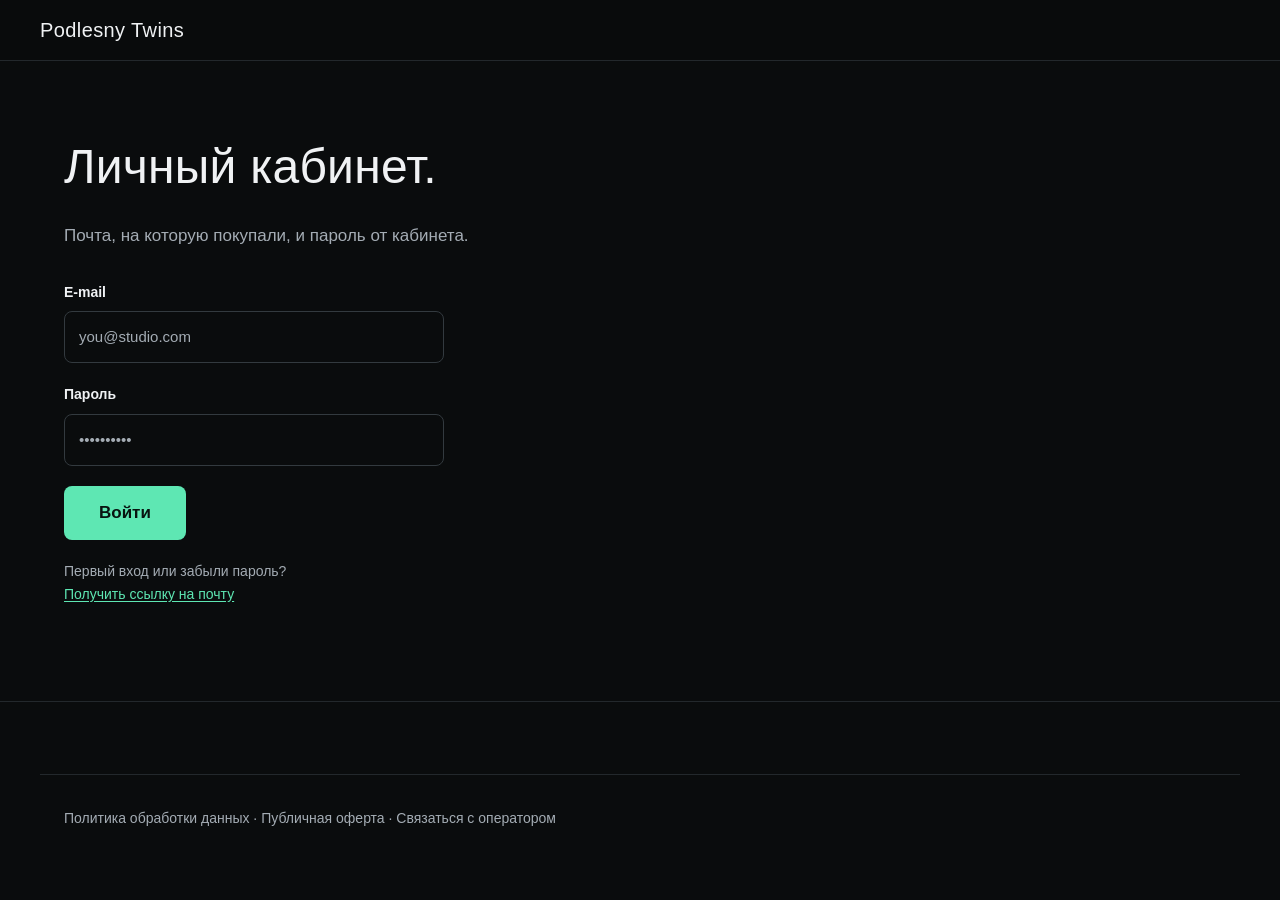
==== account/index.html @ 3b094c69 "feat(account): настройки писем о версиях и подарки в админке" ====
<!DOCTYPE html>
<html lang="ru">
<head>
  <meta charset="UTF-8">
  <meta name="viewport" content="width=device-width, initial-scale=1, viewport-fit=cover">
  <title>Личный кабинет — Podlesny Twins</title>
  <meta name="robots" content="noindex">
  <link rel="icon" href="/ricochet/assets/favicon.svg" type="image/svg+xml">
  <link rel="stylesheet" href="/ricochet/styles.css">
  <link rel="stylesheet" href="/styles.css">
</head>
<body>

  <header class="site-header">
    <div class="container header-inner">
      <a href="/" class="logo">Podlesny&nbsp;Twins</a>
      <button class="btn btn-secondary btn-small account-logout" type="button" hidden>Выйти</button>
    </div>
  </header>

  <main class="account">
    <div class="container">

      <!-- 1. вход по паролю -->
      <section class="account-pane" id="pane-login">
        <h1>Личный кабинет.</h1>
        <p>Почта, на которую покупали, и пароль от кабинета.</p>
        <form id="login-form" novalidate>
          <label class="field">
            <span class="field-label">E-mail</span>
            <input type="email" name="email" autocomplete="email" required inputmode="email" placeholder="you@studio.com">
          </label>
          <label class="field">
            <span class="field-label">Пароль</span>
            <input type="password" name="password" autocomplete="current-password" required placeholder="••••••••••">
          </label>
          <p class="checkout-error" role="alert" hidden></p>
          <button class="btn btn-primary btn-large" type="submit">Войти</button>
          <p class="account-alt">
            Первый вход или забыли пароль?
            <button type="button" class="linklike" id="want-link">Получить ссылку на почту</button>
          </p>
        </form>
      </section>

      <!-- 1б. вход по ссылке -->
      <section class="account-pane" id="pane-maglink" hidden>
        <h1>Вход по ссылке.</h1>
        <p>Пришлём одноразовую ссылку на почту, которой вы оплачивали. По ней войдёте и сможете задать пароль.</p>
        <form id="maglink-form" novalidate>
          <label class="field">
            <span class="field-label">E-mail</span>
            <input type="email" name="email" autocomplete="email" required inputmode="email" placeholder="you@studio.com">
          </label>
          <p class="checkout-error" role="alert" hidden></p>
          <button class="btn btn-primary btn-large" type="submit">Прислать ссылку</button>
          <p class="account-alt">
            <button type="button" class="linklike" id="want-password">← Войти по паролю</button>
          </p>
        </form>
      </section>

      <!-- 2. письмо отправлено -->
      <section class="account-pane" id="pane-sent" hidden>
        <h1>Проверьте почту.</h1>
        <p>Если на этот адрес есть покупка — письмо со ссылкой уже там. Ссылка одноразовая и живёт 15 минут.</p>
        <p class="muted-note">Письма нет? Посмотрите в «Спам». Если покупали на другой адрес — попробуйте его. Не вышло — напишите на <a href="mailto:plugins@podlesnytwins.com">plugins@podlesnytwins.com</a>.</p>
      </section>

      <!-- 3. кабинет -->
      <section class="account-pane" id="pane-account" hidden>
        <h1>Ваши лицензии.</h1>
        <p class="account-email"></p>
        <div id="purchases"></div>

        <section class="account-updates" id="updates">
          <h2>Письма о новых версиях.</h2>
          <p>Когда выйдет новая версия ваших плагинов, пришлём письмо с изменениями и ссылками. Отписаться можно здесь же или по ссылке в письме.</p>
          <label class="check">
            <input type="checkbox" id="marketing-toggle">
            <span>Присылать письма о новых версиях</span>
          </label>
          <p class="checkout-error" role="alert" hidden></p>
        </section>

        <section class="account-password">
          <h2 id="password-title">Пароль.</h2>
          <p id="password-lead">Задайте пароль, чтобы входить без письма.</p>
          <form id="password-form" novalidate>
            <label class="field">
              <span class="field-label">Новый пароль</span>
              <input type="password" name="password" autocomplete="new-password" required placeholder="не короче 10 символов">
              <span class="field-hint">Длина важнее спецсимволов: три несвязанных слова надёжнее, чем «Pa$$w0rd».</span>
            </label>
            <p class="checkout-error" role="alert" hidden></p>
            <p class="account-ok" hidden></p>
            <button class="btn btn-secondary" type="submit">Сохранить пароль</button>
          </form>
        </section>

        <section class="account-data">
          <h2>Ваши данные.</h2>
          <p>Мы храним почту, имя из лицензии, сведения о заказе, идентификаторы устройств и данные для входа в кабинет.</p>
          <div class="status-actions">
            <button class="btn btn-secondary" type="button" id="export-btn">Скачать мои данные</button>
            <button class="btn btn-secondary btn-danger" type="button" id="erase-btn">Удалить аккаунт</button>
          </div>
          <p class="account-erase-note" hidden></p>
        </section>
      </section>

      <!-- 4. ошибка входа по ссылке -->
      <section class="account-pane" id="pane-expired" hidden>
        <h1>Ссылка не сработала.</h1>
        <p>Ссылка одноразовая — срок её действия истёк или она уже была использована.</p>
        <div class="status-actions">
          <button class="btn btn-primary" type="button" id="retry-btn">Запросить новую</button>
        </div>
      </section>

    </div>
  </main>

  <footer class="site-footer"><div class="container copyright"><p><a href="/legal/privacy/">Политика обработки данных</a> · <a href="/legal/offer/">Публичная оферта</a> · <a href="mailto:plugins@podlesnytwins.com">Связаться с оператором</a></p></div></footer>

  <script src="account.js"></script>
</body>
</html>
---- ricochet/styles.css ----
@font-face {
  font-family: 'SaarSP';
  src: url('assets/fonts/SaarSP.woff') format('woff');
  font-weight: 400;
  font-style: normal;
  font-display: swap;
}

@font-face {
  font-family: 'LiteralBold';
  src: url('assets/fonts/LiteralBold.woff') format('woff');
  font-weight: 700;
  font-style: normal;
  font-display: swap;
}

/* Golos Text — Paratype, Александра Королькова и Виталий Кузьмин, SIL OFL 1.1.
   Копия лицензии лежит рядом со шрифтом.

   Зачем он тут. В --font-body был прописан Work Sans, но он НЕ грузился ни
   одним @font-face и кириллицы в нём нет вообще. То есть весь мелкий русский
   текст сайта рисовался системным шрифтом посетителя: SF Pro на маке, Segoe UI
   на винде. Два разных сайта, ни один не выбран.
   Golos сделан Паратайпом под экранное чтение по-русски: высокий рост строчных,
   свободная межбуквенная, простые формы. Ровно то, что нужно подписи в 13-14 px
   на почти чёрном фоне.
   Один вариативный файл на подмножество, вес 400-900 — отдельные начертания
   не грузим. Всего ~79 КБ на три подмножества.
   latin-ext здесь не роскошь: в нём живёт ₽ (U+20BD), а рубль на этом сайте
   в каждом втором блоке. Без него знак валюты падал бы в системный шрифт
   посреди строки. */
@font-face {
  font-family: 'Golos Text';
  src: url('assets/fonts/GolosText-cyrillic.woff2') format('woff2');
  font-weight: 400 900;
  font-style: normal;
  font-display: swap;
  unicode-range: U+0301, U+0400-045F, U+0490-0491, U+04B0-04B1, U+2116;
}
@font-face {
  font-family: 'Golos Text';
  src: url('assets/fonts/GolosText-latin.woff2') format('woff2');
  font-weight: 400 900;
  font-style: normal;
  font-display: swap;
  unicode-range: U+0000-00FF, U+0131, U+0152-0153, U+02BB-02BC, U+02C6, U+02DA, U+02DC, U+0304, U+0308, U+0329, U+2000-206F, U+20AC, U+2122, U+2191, U+2193, U+2212, U+2215, U+FEFF, U+FFFD;
}
@font-face {
  font-family: 'Golos Text';
  src: url('assets/fonts/GolosText-latin-ext.woff2') format('woff2');
  font-weight: 400 900;
  font-style: normal;
  font-display: swap;
  unicode-range: U+0100-02BA, U+02BD-02C5, U+02C7-02CC, U+02CE-02D7, U+02DD-02FF, U+0304, U+0308, U+0329, U+1D00-1DBF, U+1E00-1E9F, U+1EF2-1EFF, U+2020, U+20A0-20AB, U+20AD-20C0, U+2113, U+2C60-2C7F, U+A720-A7FF;
}

/* Reset & base */
*, *::before, *::after {
  box-sizing: border-box;
}

:root {
  --bg: #0a0c0d;
  --surface: #131619;
  --surface-2: #1a1f22;
  --border: #23282c;
  --border-strong: #333a3f;
  --text: #f0f2f4;
  /* Подзаголовок героя — не body и не заголовок. Без своего токена он брался
     из --muted и садился в один тон со сноской под кнопками: три роли одним
     серым. */
  --lead: #d3d8dd;
  /* было #8a9199 — 6:1, проходит AA и всё равно читается вяло: на лендинге
     основной текст не должен выглядеть отключённым. #a4acb4 даёт 8.4:1. */
  --muted: #a4acb4;
  /* Мета и юридический мелкий шрифт: ступень ниже --muted, чтобы спецификация
     не спорила с текстом. Контраст на --bg = 4.6:1, порог AA держится. */
  --meta: #767d85;
  --accent: #5ee7b3;
  --accent-dim: #3d9e7a;
  --accent-glow: rgba(94, 231, 179, 0.15);
  --danger: #ff8080;
  --max-width: 1200px;
  --font-display: 'SaarSP', 'LiteralBold', Arial, sans-serif;
  --font-body: 'Golos Text', -apple-system, BlinkMacSystemFont, 'Segoe UI', 'Helvetica Neue', Arial, sans-serif;
  --ease-out: cubic-bezier(0.16, 1, 0.3, 1);

  --z-sticky: 100;
  --z-buybar: 200;
}

/* Корень намеренно остаётся браузерным (16 px). Через него легко поднять
   весь сайт одной строкой — но тогда вместе с текстом едут заголовки (у них
   clamp с rem-границами), кнопки с паддингами в px и вся раскладка.
   Крупный текст здесь уже настроен, чинить надо было только мелкий, поэтому
   размеры подняты точечно по ролям ниже, а не корнем. */
html {
  scroll-behavior: smooth;
}

@media (prefers-reduced-motion: reduce) {
  html {
    scroll-behavior: auto;
  }
}

body {
  margin: 0;
  font-family: var(--font-body);
  background: var(--bg);
  color: var(--text);
  /* 17 px вместо браузерных 16. Крупный текст на странице уже настроен,
     поэтому размер поднят здесь, а не в html: заголовки живут в clamp с
     rem-границами и от смены корня поехали бы вместе с раскладкой. */
  font-size: 1.0625rem;
  line-height: 1.6;
  /* Golos вариативный, 400-900. На почти чёрном фоне Regular выглядит рыхлым:
     светлый штрих на тёмном визуально худеет. 450 возвращает вес, которого
     ждёшь от 400 на белом, и не читается как полужирный. */
  font-weight: 450;
  /* Было antialiased. На тёмной теме это ровно тот переключатель, который
     срезает у светлого текста часть штриха и делает его серым и «мыльным».
     Оставляем субпиксельное сглаживание: тот же шрифт, тот же размер, но
     буквы снова плотные. */
  -webkit-font-smoothing: auto;
  -moz-osx-font-smoothing: auto;
  text-rendering: optimizeLegibility;
}

img {
  max-width: 100%;
  height: auto;
  display: block;
}

/* Скриншоты плагинов завёрнуты в <picture> ради webp-варианта (PNG Faraway —
   1.4 МБ, webp на 800 px — 15 КБ). Обёртка по умолчанию inline и добавляет
   строчный отступ под картинкой внутри figure с overflow: hidden. */
picture {
  display: block;
}

a {
  color: inherit;
  text-decoration: none;
}

:focus-visible {
  outline: 2px solid var(--accent);
  outline-offset: 3px;
  border-radius: 4px;
}

.container {
  width: 100%;
  max-width: var(--max-width);
  margin: 0 auto;
  padding: 0 24px;
}

/* Header */
.site-header {
  position: fixed;
  top: 0;
  left: 0;
  right: 0;
  z-index: var(--z-sticky);
  background: rgba(10, 12, 13, 0.78);
  backdrop-filter: blur(16px);
  border-bottom: 1px solid var(--border);
}

.header-inner {
  display: flex;
  align-items: center;
  justify-content: space-between;
  gap: 24px;
  padding: 14px 0;
}

.logo {
  font-family: var(--font-display);
  font-size: 1.25rem;
  letter-spacing: 0.02em;
  color: var(--text);
  white-space: nowrap;
}

/* меню как на podlesnytwins.com: SaarSP 17px, обычное начертание */
.nav {
  display: none;
  gap: 28px;
  font-family: var(--font-display);
  font-size: 1.0625rem;
  letter-spacing: 0.02em;
  margin-left: auto;
}

.nav a {
  color: var(--text);
  transition: color 0.2s ease;
}

/* белые как на podlesnytwins.com, поэтому ховер уводим в акцент страницы */
.nav a:hover {
  color: var(--accent);
}

/* scoped so the later .btn { display: inline-flex } cannot win on specificity */
.site-header .header-buy {
  display: none;
}

@media (min-width: 860px) {
  .nav {
    display: flex;
  }
  .site-header .header-buy {
    display: inline-flex;
  }
  /* Кнопка главной существует только ради телефона, где в шапке иначе один
     логотип. На десктопе там уже есть .nav со ссылками на оба продукта, и
     раньше кнопки не было — не меняем то, что решено. Правило идёт после
     общего, специфичность та же, поэтому побеждает порядком. */
  .site-header .header-buy--mobile {
    display: none;
  }
}

/* Typography */
h1, h2, h3, h4 {
  margin: 0 0 24px;
  line-height: 1.12;
  font-weight: 400;
  text-wrap: balance;
}

h1, h2 {
  font-family: var(--font-display);
  letter-spacing: 0.005em;
}

h1 {
  font-size: clamp(2.5rem, 5.6vw, 4.5rem);
  margin-bottom: 28px;
}

h2 {
  font-size: clamp(1.875rem, 4vw, 3rem);
}

h3 {
  font-size: 1.125rem;
  font-family: var(--font-body);
  font-weight: 600;
  letter-spacing: 0.01em;
}

p {
  margin: 0 0 24px;
  color: var(--muted);
  text-wrap: pretty;
  max-width: 68ch;
}

p:last-child {
  margin-bottom: 0;
}

/* Buttons */
.btn {
  display: inline-flex;
  align-items: center;
  justify-content: center;
  padding: 13px 26px;
  border-radius: 8px;
  font-family: var(--font-body);
  font-weight: 600;
  font-size: 0.9375rem;
  line-height: 1.2;
  transition: background 0.25s var(--ease-out), border-color 0.25s var(--ease-out),
              color 0.25s var(--ease-out), box-shadow 0.25s var(--ease-out);
  cursor: pointer;
  border: 1px solid transparent;
  text-align: center;
}

.btn-primary {
  background: var(--accent);
  color: #081410;
}

.btn-primary:hover {
  background: #7af0c4;
  box-shadow: 0 0 36px var(--accent-glow);
}

.btn-primary:disabled {
  background: var(--accent-dim);
  color: rgba(8, 20, 16, 0.65);
  cursor: progress;
  box-shadow: none;
}

.btn-secondary {
  background: transparent;
  color: var(--text);
  border-color: var(--border-strong);
}

.btn-secondary:hover {
  border-color: var(--accent);
  color: var(--accent);
}

.btn-large {
  padding: 16px 34px;
  font-size: 1.0625rem;
}

.btn-small {
  padding: 10px 18px;
  font-size: 0.875rem;
}

/* `display: inline-flex` above beats the UA rule for [hidden], so a hidden
   button would still be drawn. Say it here once, for every button. */
.btn[hidden] {
  display: none;
}

/* Sections */
.section {
  padding: 88px 0;
}

@media (min-width: 1024px) {
  .section {
    padding: 132px 0;
  }
}

.section + .section {
  border-top: 1px solid var(--border);
}

/* Hero */
.hero {
  padding: 120px 0 32px;
  overflow: hidden;
}

.hero-grid {
  display: grid;
  gap: 56px;
  align-items: center;
}

@media (min-width: 1000px) {
  .hero {
    padding: 168px 0 120px;
  }
  .hero-grid {
    grid-template-columns: minmax(0, 1fr) minmax(0, 1.05fr);
    gap: 64px;
  }
}

.hero-copy h1 {
  max-width: 15ch;
}

/* Строка форматов — спецификация, а не текст. Разрядка и ступень вниз по
   тону отделяют её от заголовка; без этого она читалась как первая строка
   абзаца и утяжеляла вход в экран. */
.hero-meta {
  font-size: 0.875rem;
  font-weight: 500;
  letter-spacing: 0.05em;
  color: var(--meta);
  margin-bottom: 22px;
}

/* Второй голос страницы. Был набран как body: тот же серый, тот же
   межстрочный 1.7 — и обещание продукта весило меньше сноски про демо.
   Мера 40ch держит его в три строки максимум при любой ширине. */
.hero-sub {
  max-width: 40ch;
  margin-bottom: 36px;
  font-size: clamp(1.1875rem, 1.7vw, 1.4375rem);
  line-height: 1.42;
  letter-spacing: -0.005em;
  color: var(--lead);
  text-wrap: balance;
}

.hero-actions {
  display: flex;
  gap: 14px;
  flex-wrap: wrap;
  margin-bottom: 20px;
}

/* Демо: одна кнопка, платформа выбирается в раскрывающемся списке.
   Держится на <details>, поэтому клавиатура, screen reader и Enter/Space
   работают без JS; скрипт только закрывает меню по Esc и по клику мимо. */
.demo {
  position: relative;
  display: inline-flex;
}

.demo > summary {
  gap: 10px;
  list-style: none;
}

.demo > summary::-webkit-details-marker {
  display: none;
}

.demo > summary:focus-visible {
  outline: 2px solid var(--accent);
  outline-offset: 3px;
}

.demo-caret {
  flex: none;
  transition: transform 0.2s var(--ease-out);
}

.demo[open] > summary .demo-caret {
  transform: rotate(180deg);
}

/* абсолютное позиционирование: раскрытие не меняет высоту .hero-actions */
.demo-menu {
  position: absolute;
  top: calc(100% + 8px);
  left: 0;
  z-index: 20;
  display: grid;
  width: max-content;
  min-width: 100%;
  max-width: min(340px, calc(100vw - 48px));
  padding: 6px;
  border: 1px solid var(--border);
  border-radius: 10px;
  background: var(--surface-2);
  box-shadow: 0 24px 60px rgba(0, 0, 0, 0.5);
}

.demo-option {
  display: grid;
  gap: 2px;
  align-content: center;
  min-height: 44px;
  padding: 10px 14px;
  border-radius: 7px;
  color: var(--text);
  transition: background 0.2s var(--ease-out);
}

.demo-option:hover {
  background: var(--surface);
}

.demo-option:hover .demo-option-name {
  color: var(--accent);
}

.demo-option:focus-visible {
  background: var(--surface);
  outline: 2px solid var(--accent);
  outline-offset: -2px;
  border-radius: 7px;
}

.demo-option-name {
  font-weight: 600;
  font-size: 0.9375rem;
  line-height: 1.3;
}

.demo-option-note {
  font-size: 0.75rem;
  line-height: 1.35;
  color: var(--muted);
}

@keyframes demo-open {
  from { opacity: 0; transform: translateY(-4px); }
}

.demo[open] .demo-menu {
  animation: demo-open 0.16s var(--ease-out);
}

@media (prefers-reduced-motion: reduce) {
  .demo[open] .demo-menu { animation: none; }
  .demo-caret { transition: none; }
}

/* Условия демо под кнопками. Держим одной строкой на десктопе: всё, что
   длиннее, — это уже лицензия и платформы, им место в блоке цены. */
.hero-fine {
  max-width: 52ch;
  margin-bottom: 0;
  font-size: 0.875rem;
  line-height: 1.55;
  color: var(--meta);
}

.hero-shot {
  margin: 0;
  border-radius: 14px;
  overflow: hidden;
  border: 1px solid var(--border);
  background: var(--surface);
  box-shadow: 0 48px 120px rgba(0, 0, 0, 0.6), 0 0 90px -40px var(--accent-glow);
}

/* Плагин и есть герой: скриншот выходит за край контейнера в поле до края
   экрана. Объявление стоит ЗДЕСЬ, после `margin: 0` выше, а не в медиаблоке
   в начале файла, где оно пролежало мёртвым: медиазапрос не добавляет
   специфичности, поэтому более позднее `margin: 0` его перебивало и выноса
   не было ни на одной странице. У Faraway он был только потому, что
   дублировался отдельным правилом в /styles.css — лист грузится вторым. */
@media (min-width: 1000px) {
  .hero-shot { margin-right: calc((100vw - var(--max-width)) / -2 - 24px); }
}

/* Split layout */
.split {
  display: grid;
  gap: 48px;
  align-items: center;
}

@media (min-width: 900px) {
  .split {
    grid-template-columns: 1fr 1fr;
    gap: 80px;
  }
}

.split .text p {
  max-width: 55ch;
}

/* The full comparison stays readable at desktop size; mobile reuses the
   same waveform pixels with native labels above each pair of channels. */
.problem .text { max-width: 70ch; }
.waveform-comparison { margin: 40px 0 0; }
.waveform-comparison__desktop { width: 100%; }
.waveform-comparison__mobile { display: none; }
.waveform-comparison figcaption { margin-top: 12px; color: var(--meta); font-size: 1rem; }

@media (max-width: 699px) {
  .waveform-comparison__desktop { display: none; }
  .waveform-comparison__mobile { display: block; }
  .waveform-comparison__row { padding: 24px 0; border-top: 1px solid var(--border); }
  .waveform-comparison__row h3 { margin: 0 0 6px; font-family: var(--font-display); font-size: 2rem; font-weight: 400; line-height: 1.15; }
  .waveform-comparison__row p { margin: 0; font-size: 1rem; color: var(--muted); }
  .waveform-comparison__row--panman h3 { color: #cc9690; }
  .waveform-comparison__row--ricochet h3 { color: var(--accent); }
  .waveform-comparison__chart { position: relative; margin-top: 20px; padding-left: 24px; }
  .waveform-comparison__channel { position: absolute; left: 0; transform: translateY(-50%); font-size: 0.875rem; font-weight: 500; line-height: 1; color: var(--muted); }
  .waveform-comparison__channel--left { top: 21.58%; }
  .waveform-comparison__channel--right { top: 78.95%; }
  .waveform-comparison__crop { position: relative; overflow: hidden; aspect-ratio: 1195 / 190; }
  .waveform-comparison__crop img { position: absolute; width: 133.891214%; max-width: none; height: auto; left: -30.543933%; }
  .waveform-comparison__crop--source img { top: -50%; }
  .waveform-comparison__crop--panman img { top: -197.368421%; }
  .waveform-comparison__crop--ricochet img { top: -344.736842%; }
  .waveform-comparison__note { margin: 12px 0 0; font-size: 1rem; color: var(--muted); }
}

/* Steps — a real sequence, so the numerals stay; the badges do not */
.steps {
  display: grid;
  gap: 8px;
  margin: 0 0 40px;
  padding: 0;
  list-style: none;
  counter-reset: step;
}

@media (min-width: 820px) {
  .steps {
    grid-template-columns: repeat(3, 1fr);
    gap: 40px;
  }
}

.step {
  padding: 28px 0 4px;
  border-top: 1px solid var(--border);
}

.step-num {
  display: block;
  font-family: var(--font-display);
  font-size: 2.5rem;
  line-height: 1;
  color: var(--accent);
  margin-bottom: 18px;
}

.step h3 {
  margin-bottom: 10px;
}

.step p {
  margin-bottom: 0;
  max-width: 34ch;
  font-size: 1rem;
  line-height: 1.55;
}

.section-note {
  margin: 0;
  padding-top: 28px;
  border-top: 1px solid var(--border);
  color: var(--muted);
  font-size: 1rem;
  max-width: none;
}

/* Use cases — rows, not a card grid */
.cases {
  margin: 0;
}

.case {
  display: grid;
  gap: 8px;
  padding: 26px 0;
  border-bottom: 1px solid var(--border);
}

@media (min-width: 820px) {
  .case {
    grid-template-columns: minmax(220px, 0.8fr) 2fr;
    gap: 48px;
    align-items: baseline;
    padding: 30px 0;
  }
}

.case:last-child {
  border-bottom: none;
}

/* Имя модуля — объект, а не выделенное жирным слово. Раньше dt и dd шли одним
   Work Sans с разницей в 100 весов, и список читался как четыре одинаковых
   серых абзаца. Дисплейный шрифт даёт настоящую ступень и рифмуется с шапкой
   плагина, где модули подписаны так же.
   ВНИМАНИЕ: в SaarSP нет цифр. Не ставьте в <dt> числа — упадёт в Arial
   посреди строки. Числа живут в .control-group dt, он остался на body. */
.case dt {
  font-family: var(--font-display);
  font-weight: 400;
  font-size: clamp(1.5rem, 1.9vw, 1.875rem);
  line-height: 1.15;
  letter-spacing: 0.035em;
  color: #fff;
  /* body стоит на antialiased — на тёмном фоне это срезает у светлого текста
     примерно четверть штриха. Заголовки крупные и переживают, а узкий SaarSP
     в размере подписи от этого становился серым и рыхлым. Возвращаем
     субпиксельное сглаживание точечно: тот же шрифт, тот же размер, но
     штрих снова полный. */
  -webkit-font-smoothing: auto;
  -moz-osx-font-smoothing: auto;
}

.case dd {
  margin: 0;
  max-width: 58ch;
  line-height: 1.55;
  color: var(--muted);
}

/* Controls */
.control-grid {
  display: grid;
  gap: 48px;
}

@media (min-width: 900px) {
  .control-grid {
    grid-template-columns: 1.15fr 1fr;
    align-items: start;
    gap: 64px;
  }
}

.control-shot {
  margin: 0;
  border-radius: 12px;
  overflow: hidden;
  border: 1px solid var(--border);
  background: var(--surface);
}

/* the close-up is a real crop of the same render, not the same picture again:
   the lower band of the plate, where TRIGGER and MOTION actually live */
.control-shot {
  aspect-ratio: 1040 / 330;
}

.control-shot img {
  width: 100%;
  height: 100%;
  object-fit: cover;
  object-position: center bottom;
}

.control-list {
  display: flex;
  flex-direction: column;
  gap: 40px;
}

.control-group h3 {
  color: var(--accent);
  margin-bottom: 16px;
  font-size: 0.9375rem;
  letter-spacing: 0.08em;
  text-transform: uppercase;
}

.control-group dl {
  margin: 0;
}

.control-group dl > div {
  margin-bottom: 16px;
  padding-bottom: 16px;
  border-bottom: 1px solid var(--border);
}

.control-group dl > div:last-child {
  margin-bottom: 0;
  padding-bottom: 0;
  border-bottom: none;
}

.control-group dt {
  color: var(--text);
  font-weight: 600;
  margin-bottom: 4px;
}

.control-group dd {
  margin: 0;
  color: var(--muted);
  font-size: 0.9375rem;
}

/* Pricing */
.pricing-inner {
  display: grid;
  gap: 48px;
  align-items: center;
}

@media (min-width: 900px) {
  .pricing-inner {
    grid-template-columns: 1fr 1fr;
    gap: 80px;
  }
}

.price-head p {
  max-width: 42ch;
}

.price-card {
  padding: 40px 32px;
  border: 1px solid var(--border);
  border-radius: 16px;
  background: var(--surface);
}

.price {
  display: flex;
  align-items: baseline;
  gap: 10px;
  margin-bottom: 12px;
  max-width: none;
}

.price-current {
  font-family: var(--font-display);
  font-size: clamp(3rem, 7vw, 4.5rem);
  line-height: 1;
  color: var(--text);
  letter-spacing: -0.02em;
}

.price-cur {
  font-size: 1.75rem;
  color: var(--muted);
}

.price-note {
  margin-bottom: 28px;
  font-size: 0.9375rem;
}

.formats {
  display: flex;
  flex-wrap: wrap;
  gap: 8px;
  list-style: none;
  padding: 0;
  margin: 0 0 32px;
}

.formats li {
  padding: 6px 14px;
  border-radius: 999px;
  background: var(--surface-2);
  color: var(--text);
  font-size: 0.8125rem;
  font-weight: 600;
}

.price-card .btn {
  width: 100%;
  margin-bottom: 16px;
}

.price-guarantee {
  font-size: 0.875rem;
  margin-bottom: 0;
}

/* FAQ */
.faq-inner {
  max-width: 760px;
}

.faq details {
  border-bottom: 1px solid var(--border);
}

.faq summary {
  color: var(--text);
  font-weight: 600;
  cursor: pointer;
  list-style: none;
  display: flex;
  justify-content: space-between;
  align-items: center;
  gap: 24px;
  padding: 22px 0;
}

.faq summary::-webkit-details-marker {
  display: none;
}

.faq summary::after {
  content: "+";
  color: var(--accent);
  font-size: 1.5rem;
  font-weight: 400;
  line-height: 1;
  flex: none;
}

.faq details[open] summary::after {
  content: "−";
}

.faq details p {
  padding-bottom: 22px;
  margin-bottom: 0;
  font-size: 0.9375rem;
}

/* Footer */
.site-footer {
  padding: 72px 0 40px;
  border-top: 1px solid var(--border);
}

.footer-inner {
  display: grid;
  gap: 48px;
  margin-bottom: 48px;
}

@media (min-width: 720px) {
  .footer-inner {
    grid-template-columns: 2fr 1fr;
  }
}

.footer-col h4 {
  font-size: 0.9375rem;
  color: var(--text);
  margin-bottom: 16px;
}

.footer-col ul {
  list-style: none;
  padding: 0;
  margin: 0;
  display: flex;
  flex-direction: column;
  gap: 8px;
}

.footer-col a {
  color: var(--muted);
  transition: color 0.2s ease;
}

.footer-col a:hover {
  color: var(--text);
}

.copyright {
  padding-top: 32px;
  border-top: 1px solid var(--border);
}

.copyright p {
  margin-bottom: 0;
  font-size: 0.875rem;
}

/* Sticky buy bar — mobile only, where the header CTA is not shown */
.buybar {
  position: fixed;
  left: 0;
  right: 0;
  bottom: 0;
  z-index: var(--z-buybar);
  display: flex;
  align-items: center;
  justify-content: space-between;
  gap: 16px;
  padding: 12px 20px calc(12px + env(safe-area-inset-bottom));
  background: rgba(10, 12, 13, 0.92);
  backdrop-filter: blur(16px);
  border-top: 1px solid var(--border);
  transform: translateY(100%);
  transition: transform 0.4s var(--ease-out);
}

.buybar[hidden] {
  display: none;
}

.buybar.is-shown {
  transform: translateY(0);
}

/* Открытый чекаут прячет бар: на телефоне он иначе лежит поверх нижней части
   формы — как раз там, где кнопка оплаты. Через :has, без JS, поэтому
   работает и когда диалог открыт не нашим обработчиком. */
body:has(dialog[open]) .buybar,
body:has(details.demo[open]) .buybar {
  transform: translateY(100%);
}

.buybar-price {
  font-size: 0.9375rem;
  font-weight: 600;
}

@media (min-width: 860px) {
  .buybar {
    display: none;
  }
}

/* ─────────────────────────────────────────────────────────────────────────
   МОБИЛЬНАЯ ВИТРИНА — единый блок, ниже десктопного контракта (860px).

   Весь остальной лист построен на min-width, поэтому мобильные правила
   собраны здесь, в одном месте, а не размазаны по файлу. Граница 860 не
   случайна: ровно на ней включаются .nav и .header-buy, то есть это и есть
   переход «телефон/планшет → десктоп». Не заводите отдельный 980/1000 для
   шапки и кнопок — там другой контракт, двухколоночный герой.

   Измерение, из которого всё следует: кнопке «14 дней бесплатно» нужно
   269 px, а колонка на экране 390 px даёт 342 px. Две .btn-large в строку
   не помещаются ни при какой вёрстке — отсюда столбик, а не уменьшение
   шрифта и не сокращение подписей.
   ───────────────────────────────────────────────────────────────────────── */
@media (max-width: 859px) {

  /* --- Кнопки: только столбик, только на всю ширину --- */
  .hero-actions {
    flex-direction: column;
    align-items: stretch;
    gap: 12px;
  }

  .hero-actions .btn,
  .hero-actions .demo,
  .hero-actions .demo > summary {
    width: 100%;
  }

  .btn {
    min-height: 48px;
    /* текст кнопки не клипится никогда: лучше две строки, чем обрезок */
    white-space: normal;
    text-align: center;
  }

  /* --- Меню демо: на всю ширину колонки, а не max-content за краем --- */
  .demo {
    display: flex;
  }

  .demo-menu {
    left: 0;
    right: 0;
    width: auto;
    max-width: none;
  }

  .demo-option {
    min-height: 48px;
  }

  /* --- Шапка: бренд + покупка. Якорное меню на телефон не тащим --- */
  .site-header .header-buy {
    display: inline-flex;
    /* компактнее десктопной: рядом с логотипом на 320 px места мало */
    padding: 10px 16px;
    min-height: 40px;
    font-size: 0.875rem;
  }

  .logo {
    font-size: 1.0625rem;
  }

  .header-inner {
    gap: 12px;
  }

  /* --- Под липким баром покупки должен оставаться воздух --- */
  body:has(.buybar) .site-footer {
    padding-bottom: calc(88px + env(safe-area-inset-bottom));
  }

  /* --- Чекаут --- */
  .checkout {
    padding: 24px 20px;
    /* с открытой клавиатурой форма выше экрана: даём ей прокрутиться внутри */
    max-height: 100dvh;
    overflow-y: auto;
  }

  /* 16 px — не вкусовщина, а порог: на всём, что меньше, Safari на iOS
     зумит страницу при фокусе в поле и обратно уже не отъезжает. */
  .field input {
    font-size: 16px;
    min-height: 48px;
  }

  .checkout-submit {
    width: 100%;
  }

  .checkout-close {
    width: 44px;
    height: 44px;
    top: 8px;
    right: 8px;
  }

  /* заголовок не должен подлезать под крестик */
  .checkout > h2 {
    padding-right: 44px;
  }
}

/* Checkout dialog */
.checkout {
  width: min(440px, calc(100vw - 32px));
  padding: 32px;
  border: 1px solid var(--border-strong);
  border-radius: 16px;
  background: var(--surface);
  color: var(--text);
  overflow: visible;
}

.checkout::backdrop {
  background: rgba(4, 6, 7, 0.72);
  backdrop-filter: blur(4px);
}

.checkout h2 {
  font-size: 1.5rem;
  margin-bottom: 8px;
}

.checkout-lead {
  font-size: 0.9375rem;
  margin-bottom: 28px;
}

.checkout-close {
  position: absolute;
  top: 12px;
  right: 12px;
  width: 36px;
  height: 36px;
  display: grid;
  place-items: center;
  border: none;
  border-radius: 8px;
  background: transparent;
  color: var(--muted);
  font-size: 1.5rem;
  line-height: 1;
  cursor: pointer;
  transition: color 0.2s ease, background 0.2s ease;
}

.checkout-close:hover {
  color: var(--text);
  background: var(--surface-2);
}

.field {
  display: block;
  margin-bottom: 20px;
}

.field-label {
  display: block;
  font-size: 0.875rem;
  font-weight: 600;
  margin-bottom: 8px;
}

.field input {
  width: 100%;
  padding: 13px 14px;
  border: 1px solid var(--border-strong);
  border-radius: 8px;
  background: var(--bg);
  color: var(--text);
  font: inherit;
  font-size: 0.9375rem;
  transition: border-color 0.2s ease;
}

.field input::placeholder {
  color: var(--muted);
}

.field input:focus {
  border-color: var(--accent);
  outline: none;
}

.field input[aria-invalid="true"] {
  border-color: var(--danger);
}

.field-hint {
  display: block;
  margin-top: 8px;
  font-size: 0.8125rem;
  color: var(--muted);
  line-height: 1.5;
}

.check {
  display: flex;
  gap: 12px;
  align-items: flex-start;
  margin-bottom: 24px;
  font-size: 0.8125rem;
  color: var(--muted);
  line-height: 1.55;
  cursor: pointer;
}

.check input {
  flex: none;
  width: 18px;
  height: 18px;
  margin: 2px 0 0;
  accent-color: var(--accent);
  cursor: pointer;
}

.check a {
  color: var(--text);
  text-decoration: underline;
  text-underline-offset: 2px;
}

.checkout-error {
  margin: 0 0 16px;
  padding: 12px 14px;
  border: 1px solid rgba(255, 128, 128, 0.35);
  border-radius: 8px;
  background: rgba(255, 128, 128, 0.08);
  color: var(--danger);
  font-size: 0.875rem;
  max-width: none;
}

.checkout-submit {
  width: 100%;
}

.checkout-fine {
  margin: 16px 0 0;
  font-size: 0.8125rem;
  text-align: center;
}

/* Status pages */
.status {
  min-height: 100svh;
  display: grid;
  place-items: center;
  padding: 96px 0;
  text-align: left;
}

.status-card {
  max-width: 620px;
}

.status-card h1 {
  font-size: clamp(2rem, 5vw, 3.25rem);
  max-width: 18ch;
}

.status-steps {
  margin: 0 0 32px;
  padding: 0;
  list-style: none;
}

.status-steps li {
  padding: 16px 0;
  border-bottom: 1px solid var(--border);
  color: var(--muted);
}

.status-steps li:first-child {
  border-top: 1px solid var(--border);
}

.status-steps b {
  color: var(--text);
  font-weight: 600;
}

.status-actions {
  display: flex;
  gap: 14px;
  flex-wrap: wrap;
}

/* Account */
.account {
  padding: 140px 0 96px;
}

.account-pane[hidden] {
  display: none;
}

.account h1 {
  font-size: clamp(2rem, 5vw, 3rem);
  max-width: 16ch;
}

.account-pane > p {
  max-width: 56ch;
}

.account #login-form {
  max-width: 380px;
  margin-top: 32px;
}

.account-email {
  margin-bottom: 40px;
  font-size: 0.9375rem;
}

.muted-note {
  font-size: 0.875rem;
  color: var(--muted);
}

.purchase {
  padding: 28px 0;
  border-top: 1px solid var(--border);
}

.purchase-head {
  display: flex;
  align-items: baseline;
  gap: 16px;
  flex-wrap: wrap;
  margin-bottom: 20px;
}

.purchase-head h2 {
  margin: 0;
  font-size: 1.75rem;
}

.purchase-order {
  font-size: 0.8125rem;
  color: var(--muted);
}

.devices-head {
  margin: 28px 0 12px;
  font-size: 0.875rem;
  font-weight: 600;
  color: var(--text);
}

.device {
  display: flex;
  align-items: center;
  justify-content: space-between;
  gap: 16px;
  padding: 14px 16px;
  border: 1px solid var(--border);
  border-radius: 10px;
  background: var(--surface);
  margin-bottom: 8px;
}

.device div {
  display: flex;
  flex-direction: column;
  min-width: 0;
}

.device b {
  font-size: 0.9375rem;
  font-weight: 600;
}

.device span {
  font-size: 0.8125rem;
  color: var(--muted);
}

.account-alt {
  margin: 20px 0 0;
  font-size: 0.875rem;
}

.linklike {
  padding: 0;
  border: none;
  background: none;
  font: inherit;
  color: var(--accent);
  text-decoration: underline;
  text-underline-offset: 2px;
  cursor: pointer;
}

.linklike:hover {
  color: #7af0c4;
}

.account-password {
  margin-top: 64px;
  padding-top: 40px;
  border-top: 1px solid var(--border);
}

.account-password h2 {
  font-size: 1.5rem;
}

.account-password form {
  max-width: 380px;
  margin-top: 24px;
}

.account-ok {
  margin: 0 0 16px;
  padding: 12px 14px;
  border: 1px solid rgba(94, 231, 179, 0.35);
  border-radius: 8px;
  background: var(--accent-glow);
  color: var(--accent);
  font-size: 0.875rem;
  max-width: none;
}

.account-data {
  margin-top: 64px;
  padding-top: 40px;
  border-top: 1px solid var(--border);
}

.account-data h2 {
  font-size: 1.5rem;
}

.btn-danger:hover {
  border-color: var(--danger);
  color: var(--danger);
}

.account-erase-note {
  margin-top: 20px;
  font-size: 0.875rem;
  color: var(--accent);
}

/* Legal pages */
.legal {
  padding: 140px 0 96px;
}

.legal-inner {
  max-width: 760px;
}

.legal h1 {
  font-size: clamp(1.875rem, 4.5vw, 2.75rem);
  max-width: none;
}

.legal h2 {
  font-family: var(--font-body);
  font-size: 1.0625rem;
  font-weight: 600;
  letter-spacing: 0.01em;
  margin: 48px 0 16px;
}

.legal p,
.legal li {
  font-size: 0.9375rem;
  max-width: none;
}

.legal ul {
  margin: 0 0 24px;
  padding-left: 20px;
  color: var(--muted);
}

.legal li {
  margin-bottom: 8px;
}

.legal b {
  color: var(--text);
  font-weight: 600;
}

.legal a {
  color: var(--accent);
  text-decoration: underline;
  text-underline-offset: 2px;
}

.legal-meta {
  font-size: 0.875rem;
  margin-bottom: 8px;
}

.legal-draft {
  padding: 16px 18px;
  border: 1px solid rgba(255, 128, 128, 0.35);
  border-radius: 10px;
  background: rgba(255, 128, 128, 0.08);
  color: var(--danger);
  margin-bottom: 40px;
}

.legal-draft b {
  color: var(--danger);
}

.legal-table {
  width: 100%;
  border-collapse: collapse;
  margin-bottom: 24px;
  font-size: 0.875rem;
  display: block;
  overflow-x: auto;
}

.legal-table th,
.legal-table td {
  text-align: left;
  vertical-align: top;
  padding: 12px 16px 12px 0;
  border-bottom: 1px solid var(--border);
  color: var(--muted);
  min-width: 140px;
}

.legal-table th {
  color: var(--text);
  font-weight: 600;
  white-space: nowrap;
}

.legal-back {
  margin-top: 56px;
  padding-top: 24px;
  border-top: 1px solid var(--border);
}

/* Motion — content is visible by default; reveals only where they mean something */
.reveal {
  opacity: 1;
  transform: none;
}

.js .reveal:not(.visible) {
  opacity: 0.001;
  transform: translateY(20px);
}

.js .reveal {
  transition: opacity 0.6s var(--ease-out), transform 0.6s var(--ease-out);
}

@media (prefers-reduced-motion: reduce) {
  .js .reveal,
  .js .reveal:not(.visible) {
    opacity: 1;
    transform: none;
    transition: none;
  }
  .btn,
  .buybar {
    transition: none;
  }
}
---- styles.css ----
/* Атрибут hidden обязан выигрывать у любого правила display ниже.
   Без этого блок, спрятанный из скрипта, остаётся на экране: у
   .checkout-lead и .field-hint есть свой display, и он сильнее. Поймано
   на форме триала 2026-09-03 — вводная строка про оплату висела над
   формой, которая ничего не спишет. */
[hidden] { display: none !important; }

:root {
  --amber: #f08a35;
  --amber-bright: #ff9b49;
  --amber-dim: #9d5725;
  --amber-glow: rgba(240, 138, 53, 0.15);
}

.btn-amber {
  background: var(--amber);
  color: #160c05;
}
.btn-amber:hover { background: var(--amber-bright); box-shadow: 0 0 36px var(--amber-glow); }
.btn-amber:disabled { background: var(--amber-dim); cursor: progress; }

/* Надзаголовки (.eyebrow) убраны со всех страниц: они были прямо перечислены
   в анти-референсах PRODUCT.md, а на деле стояли над каждой второй секцией и
   отбирали у заголовка первую строку. «Одна макрокоманда» / «Зачем» / «Комбо»
   не несли ничего, чего нет в самом заголовке.
   Двухцветная черта из .eyebrow--split была единственной живой деталью в той
   строке, поэтому она переехала на сам заголовок комбо-блока. */
.combo-band h2::before,
.combo h2::before {
  content: "";
  display: block;
  width: 56px;
  height: 3px;
  margin-bottom: 22px;
  background: linear-gradient(90deg, var(--amber) 0 50%, var(--accent) 50%);
}

.home-hero {
  min-height: 78svh;
  display: grid;
  align-items: end;
  padding: 160px 0 88px;
  border-bottom: 1px solid var(--border);
  /* зелёное свечение справа убрано: там теперь шейдер, градиент только мутил кольца */
  background: radial-gradient(circle at 15% 80%, var(--amber-glow), transparent 30%);
}
/* max-width в em, а не ch: у SaarSP нет цифр, поэтому ch берётся из фолбэка и переносы плывут */
.home-hero h1 { max-width: 10em; font-size: clamp(3rem, 7.6vw, 6.7rem); }
.home-lead { max-width: 58ch; font-size: clamp(1.1rem, 1.8vw, 1.4rem); }

.home-hero { position: relative; overflow: hidden; }
.hero-grid { position: relative; z-index: 1; display: grid; gap: 48px; align-items: center; }

.hero-cards { display: grid; gap: 16px; }
.hero-card {
  display: grid;
  gap: 6px;
  padding: 24px 26px 22px;
  border: 1px solid var(--border);
  border-radius: 12px;
  /* карточки лежат поверх шейдера, поэтому фон почти непрозрачный: иначе кольца съедают текст */
  background: rgba(15, 18, 20, .92);
  backdrop-filter: blur(14px);
  -webkit-backdrop-filter: blur(14px);
  color: var(--muted);
  text-decoration: none;
  transition: border-color .2s var(--ease-out), background .2s var(--ease-out), transform .2s var(--ease-out);
}
.hero-card:hover { transform: translateY(-2px); background: rgba(20, 24, 27, .96); }
.hero-card-role { font-size: .7rem; font-weight: 700; letter-spacing: .14em; text-transform: uppercase; }
.hero-card-name { font-family: var(--font-display); font-size: clamp(1.9rem, 3vw, 2.5rem); line-height: 1; color: var(--text); }
.hero-card-promise { margin: 4px 0 0; font-size: .92rem; line-height: 1.5; }
.hero-card-more { margin-top: 6px; font-size: .78rem; font-weight: 700; letter-spacing: .08em; text-transform: uppercase; color: var(--text); }
/* Цвет продукта раньше держался на 3-пиксельной планке слева — самом узнаваемом
   штампе сгенерированных интерфейсов. Он и так звучит дважды: в подписи роли и
   в строке «Открыть». Достаточно подкрасить саму рамку в 1 px и дать ей выйти
   в полный тон на ховере. */
.hero-card--faraway { border-color: rgba(240, 138, 53, .3); }
.hero-card--faraway .hero-card-role, .hero-card--faraway .hero-card-more { color: var(--amber); }
.hero-card--faraway:hover { border-color: var(--amber); }
.hero-card--ricochet { border-color: rgba(94, 231, 179, .26); }
.hero-card--ricochet .hero-card-role, .hero-card--ricochet .hero-card-more { color: var(--accent); }
.hero-card--ricochet:hover { border-color: var(--accent); }
/* Cutter's card takes the amber the product page already uses, so the hero
   reads as three products in two colours rather than three colours. */
.hero-card--cutter { border-color: rgba(240, 138, 53, .3); }
.hero-card--cutter .hero-card-role, .hero-card--cutter .hero-card-more { color: var(--amber); }
.hero-card--cutter:hover { border-color: var(--amber); }

/* Шейдер живёт слоем самой секции, а не карточкой: маска растворяет его в фоне. */
.hero-shader {
  position: absolute;
  inset: 0 0 0 auto;
  width: 74%;
  height: 100%;
  opacity: .78;
  mix-blend-mode: screen;
  pointer-events: none;
  /* маска не нужна: при screen чёрный фон шейдера не даёт ничего, рамки нет.
     Гасим только левый край, чтобы кольца не наезжали на текст. */
  -webkit-mask-image: linear-gradient(90deg, transparent 0%, #000 26%);
  mask-image: linear-gradient(90deg, transparent 0%, #000 26%);
}
@media (min-width: 980px) {
  .hero-grid { grid-template-columns: minmax(0, 1.02fr) minmax(0, .98fr); gap: 64px; }
  .home-hero h1 { max-width: 8.6em; font-size: clamp(2.9rem, 4.6vw, 4.6rem); }
  .home-lead { max-width: 34ch; }
}
@media (max-width: 979px) {
  /* Кольца на узком раньше гасились до .32 — и это был худший из вариантов:
     WebGL всё равно считался каждый кадр (в hero-shader.js нет отключения по
     ширине, только по prefers-reduced-motion), то есть батарея тратилась, а
     фона не было. Возвращаем ту же насыщенность, что на десктопе.

     Читаемость держит не гашение, а маска: верхняя часть экрана, где лежат
     заголовок и подзаголовок, остаётся чистой, кольца набирают полную силу
     ниже — там, где карточки продуктов, а у них собственный почти
     непрозрачный фон с блюром. Текст поверх колец не оказывается нигде. */
  .hero-shader {
    width: 100%;
    opacity: .72;
    -webkit-mask-image: linear-gradient(180deg, transparent 30%, #000 62%);
    mask-image: linear-gradient(180deg, transparent 30%, #000 62%);
  }
}

.product-panel { padding: 104px 0; border-bottom: 1px solid var(--border); overflow: hidden; }
.product-panel--faraway { background: linear-gradient(135deg, rgba(240,138,53,.055), transparent 50%); }
.product-panel--ricochet { background: linear-gradient(225deg, rgba(94,231,179,.045), transparent 50%); }
.product-panel-grid { display: grid; gap: 52px; align-items: center; }
.product-panel-copy h2 { margin-bottom: 12px; font-size: clamp(3rem, 6vw, 5.4rem); }
.product-promise { color: var(--text); font-size: clamp(1.2rem, 2vw, 1.55rem); max-width: 34ch; }
.showcase-shot { margin: 0; border: 1px solid var(--border); border-radius: 14px; overflow: hidden; box-shadow: 0 34px 90px rgba(0,0,0,.48); }
/* Faraway's window is 3120x1172. Zooming it to 150% and panning left put a
   third of the plugin outside the figure's overflow:hidden — the EQ curve and
   the right-hand modules were simply gone. Show the instrument whole. */
.showcase-shot--wide img { width: 100%; max-width: 100%; transform: none; }
@media (min-width: 980px) {
  .product-panel-grid { grid-template-columns: minmax(300px,.72fr) minmax(0,1.28fr); }
  .product-panel-grid--reverse { grid-template-columns: minmax(0,1.28fr) minmax(300px,.72fr); }

  /* Окно Faraway 2.66:1 против 1.86:1 у Ricochet, поэтому в равной колонке оно
     даёт 264 px высоты против 378 и читается как меньший продукт. Внутри
     контейнера +20% не выдать: картинке нужно 845 px, тексту осталось бы 255
     при его собственном минимуме 300. Растём вправо, в поле между контейнером
     и краем экрана, и ограничиваем рост ровно тем, что там есть — ширина
     никогда не больше доступного места, поэтому обрезать нечего.
     max(100%,…) — не украшение: ниже 1200 px слагаемое отрицательное, и без
     этого пола min() выбирал именно его, из-за чего в полосе 980-1168 px
     картинка СЖИМАЛАСЬ (на 980 давала 460 px против 554 у колонки). Полные
     +20% наступают примерно с 1450 px, ниже - сколько поля физически есть. */
  .product-panel--faraway .showcase-shot {
    width: max(100%, min(120%, calc(100% + (100vw - var(--max-width)) / 2 + 8px)));
  }
}

.combo { background: var(--surface); }
.combo-grid { display: grid; gap: 48px; align-items: center; }
.combo-buy { padding: 32px; border-left: 2px solid var(--accent); background: linear-gradient(110deg, rgba(240,138,53,.06), rgba(94,231,179,.06)); }
.combo-price { margin: 0; color: var(--text); line-height: 1; }
.combo-price span { font-family: var(--font-display); font-size: clamp(4rem,8vw,7rem); }
@media (min-width: 860px) { .combo-grid { grid-template-columns: 1.3fr .7fr; gap: 88px; } }

/* На главной --accent остаётся зелёным: янтарь тут у одной панели, а не у
   страницы. Переопределяем токен только внутри меню демо, чтобы фокус и
   ховер шли в цвет панели и ничего не красилось хардкодом. */
.product-panel--faraway .demo { --accent: var(--amber); }

.faraway-page { --accent: var(--amber); --accent-dim: var(--amber-dim); --accent-glow: var(--amber-glow); }

/* Cutter рисует волну тем же янтарём, что и Faraway, поэтому берёт тот же
   токен, а не третий оттенок ради непохожести. Окно у него 3:2 — картинка
   заметно ниже, чем у соседей, и растягивать её до их высоты нельзя. */
.product-panel--cutter { --accent: var(--amber); }
.cutter-page { --accent: var(--amber); --accent-dim: var(--amber-dim); --accent-glow: var(--amber-glow); }
.cutter-shot img { width: 100%; max-width: 100%; transform: none; }
.cutter-control-shot { aspect-ratio: 1.5 / 1; }
.cutter-control-shot img { width: 100%; height: 100%; max-width: none; object-fit: cover; object-position: center; }

/* Экран «готово» в диалоге бесплатной выдачи: ссылки вместо кнопки оплаты.
   Отдельный блок, а не подмена текста в форме, — чтобы поля с согласиями
   ушли с экрана вместе с формой и не выглядели как что-то, что ещё можно
   передумать после того, как согласие уже отправлено. */
.checkout-links { display: grid; gap: 10px; margin: 18px 0; }
.checkout-link { text-align: center; text-decoration: none; }
.faraway-shot img { width: 100%; max-width: 100%; transform: none; }
/* Герой Faraway жил на своей сетке — 0.72/1.28 против 1/1.05 у Ricochet, —
   и колонка текста выходила 392 px против 562. Две страницы одного продукта
   читались как сделанные разными руками. Сетку задаёт .hero-grid — но НЕ из общего листа:
   /styles.css грузится вторым, поэтому побеждает правило отсюда (строка ~93,
   медиазапрос 980px). Правило в ricochet/styles.css мертво. Кто будет сужать
   этот файл до одной главной — сперва перенесите ту строку, иначе колонки
   продуктовых страниц молча поедут. Вынос за край живёт в общем листе, ниже
   блока .hero-shot, который его раньше глушил. Здесь переопределять нечего:
   картинки всё равно разной высоты, потому что окна плагинов разной формы,
   и это честная разница, а не разная вёрстка. */

.depth-map { display: grid; grid-template-columns: repeat(2, 1fr); gap: 8px; }
.depth-map span { min-height: 96px; display: grid; place-items: center; border: 1px solid var(--border); color: var(--muted); font-size: .78rem; font-weight: 700; letter-spacing: .08em; }
.depth-map .depth-core { grid-column: 1 / -1; min-height: 124px; color: var(--text); border-color: var(--amber-dim); background: radial-gradient(circle, var(--amber-glow), transparent 70%); font-family: var(--font-display); font-size: 1.4rem; }
.faraway-control-shot { aspect-ratio: 1.34 / 1; }
.faraway-control-shot img { width: 242%; height: 100%; max-width: none; object-fit: cover; object-position: 47% center; }
.combo-band { background: linear-gradient(110deg, rgba(240,138,53,.055), rgba(94,231,179,.045)); }

@media (max-width: 680px) {
  /* min-height нужен не ради воздуха, а ради фона: при auto секция
     схлопывается по контенту, и кольцам просто негде развернуться —
     от шейдера остаётся полоска. */
  .home-hero { min-height: 84svh; padding-top: 124px; }
  .product-panel { padding: 76px 0; }
  /* was 175% + pan: on a phone that showed roughly the middle third of the
     plugin and read as a broken image rather than a close-up */
  .showcase-shot--wide img, .faraway-shot img { width: 100%; transform: none; }

  /* Та же болезнь у кропа секции контролов: 242% ширины на 390 px показывали
     середину прибора без краёв — читалось как битая картинка, а не крупный
     план. На телефоне лучше весь прибор мелким, чем треть крупно. */
  .faraway-control-shot { aspect-ratio: 2.66 / 1; }
  .faraway-control-shot img { width: 100%; height: auto; object-fit: contain; }
}

/* Кабинет: блок рассылки подсвечивается, когда человек пришёл по подарочной
   ссылке и рассылка ещё не включена — это тот шаг, ради которого его позвали. */
.account-updates { margin: 32px 0; }
.account-updates.attention {
  outline: 2px solid var(--amber);
  outline-offset: 12px;
  border-radius: 8px;
  transition: outline-color .6s ease;
}
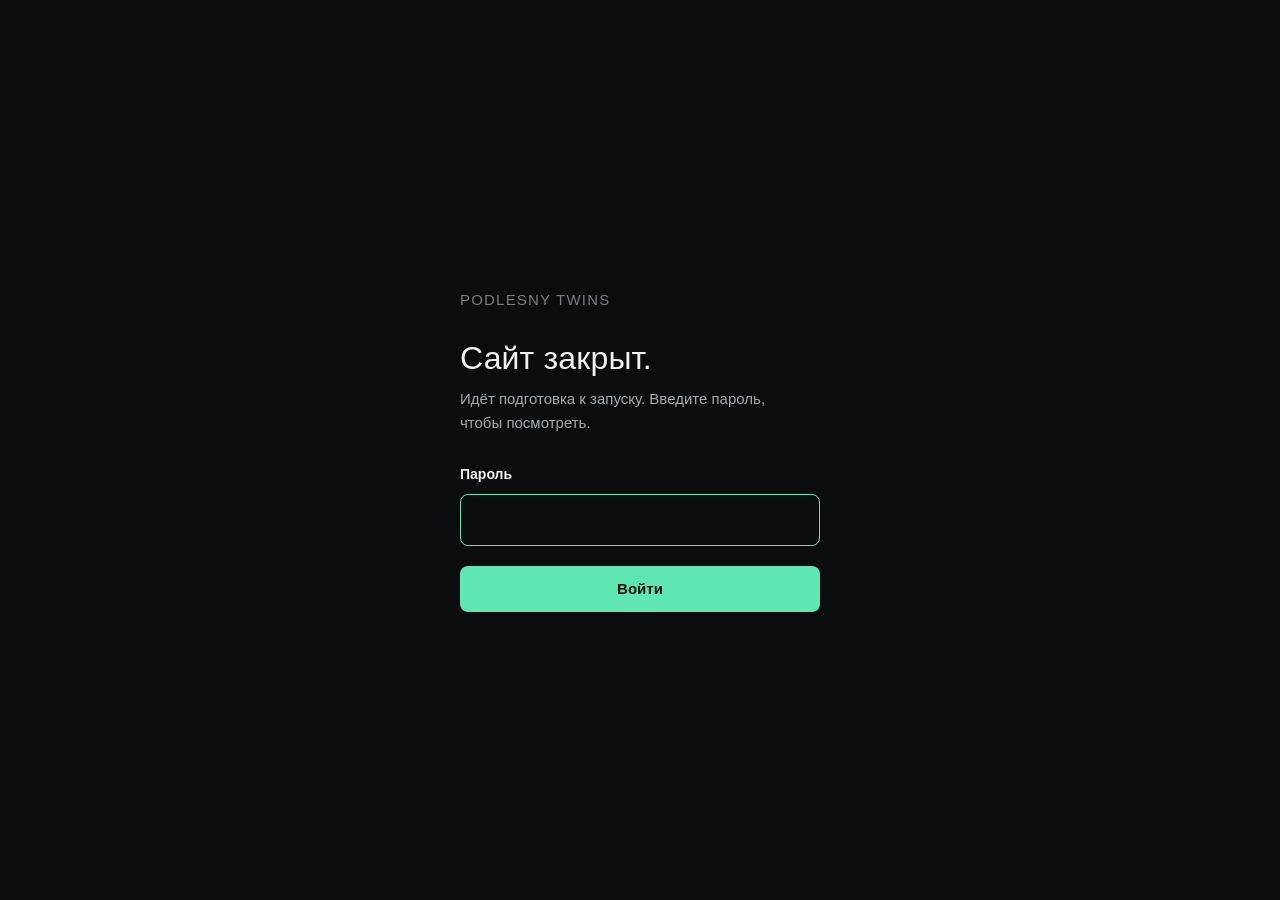
==== commit 7e7e1b4b: "feat: закрыть сайт паролем на время подготовки к запуску Все страницы уходят на /guard/, пока в loca" ====
--- a/account/index.html
+++ b/account/index.html
@@ -3,6 +3,9 @@
 <head>
   <meta charset="UTF-8">
   <meta name="viewport" content="width=device-width, initial-scale=1, viewport-fit=cover">
+  <!-- Заглушка на время закрытой подготовки к запуску: см. /guard.js -->
+  <script src="/guard.js"></script>
+  <noscript><meta http-equiv="refresh" content="0; url=/guard/"><style>body{display:none}</style></noscript>
   <title>Личный кабинет — Podlesny Twins</title>
   <meta name="robots" content="noindex">
   <link rel="icon" href="/ricochet/assets/favicon.svg" type="image/svg+xml">
